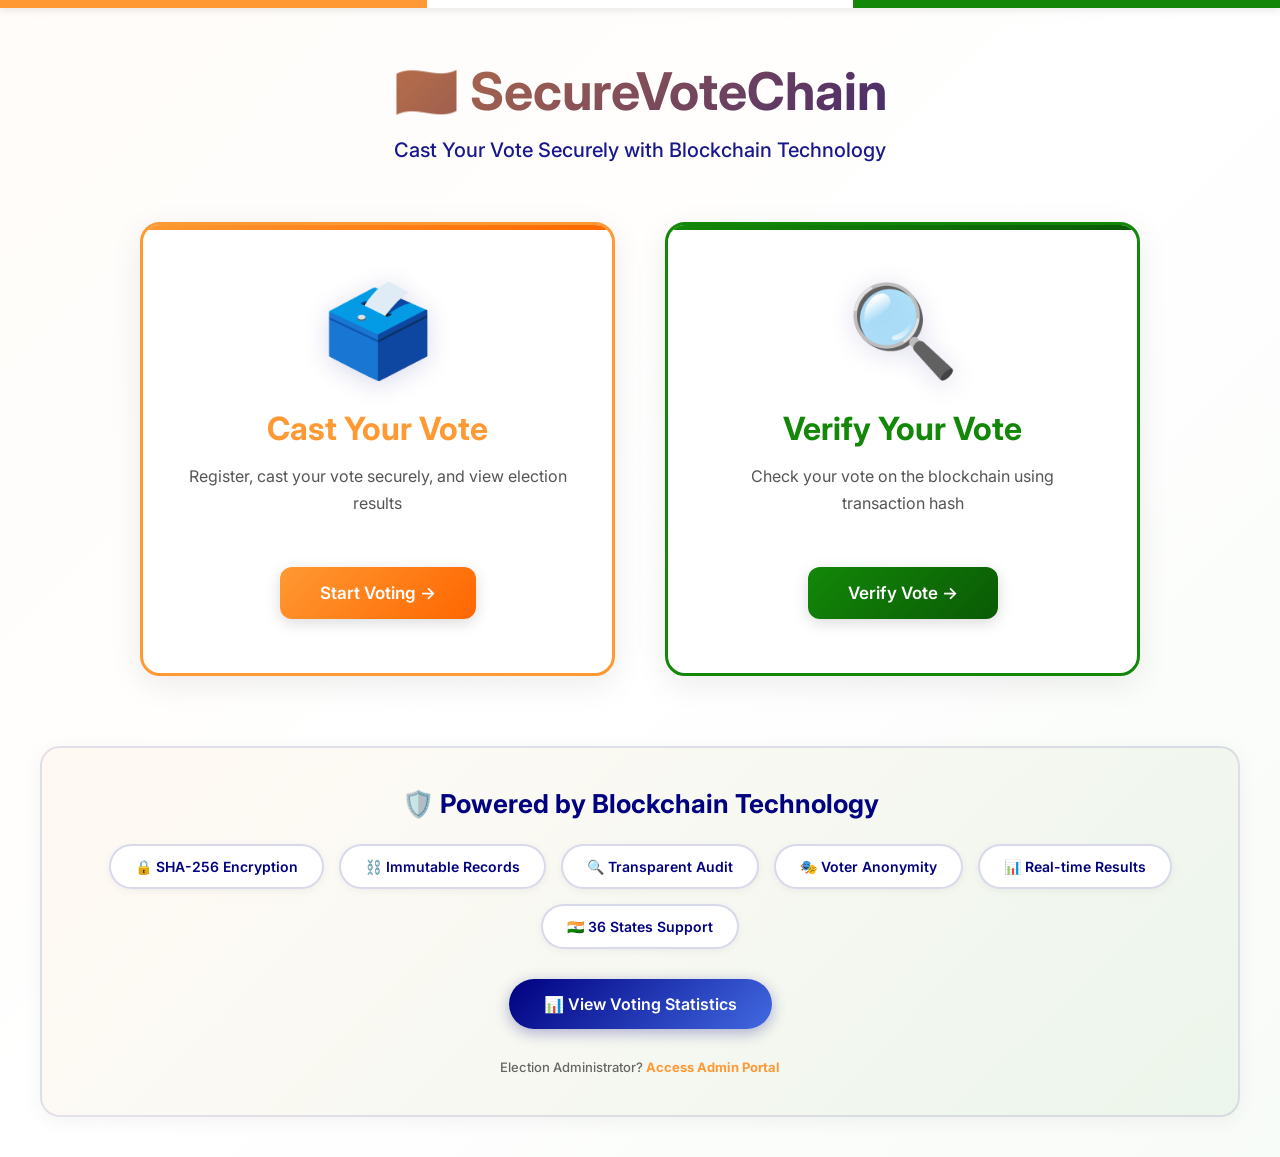
==== templates/index.html @ 9de1d57f "Flatten repository layout and remove nested duplicate folder" ====
<!DOCTYPE html>
<html lang="en">
<head>
    <meta charset="UTF-8">
    <meta name="viewport" content="width=device-width, initial-scale=1.0">
    <title>🇮🇳 SecureVoteChain - Blockchain Voting System</title>
    <link rel="stylesheet" href="/static/style.css">
    <link href="https://fonts.googleapis.com/css2?family=Inter:wght@300;400;500;600;700&display=swap" rel="stylesheet">
    <style>
        * {
            margin: 0;
            padding: 0;
            box-sizing: border-box;
        }
        
        body {
            font-family: 'Inter', sans-serif;
            background: #FFFFFF;
            min-height: 100vh;
            display: flex;
            flex-direction: column;
            padding: 0;
        }
        
        /* Animated Tricolor top banner */
        body::before {
            content: '';
            position: fixed;
            top: 0;
            left: 0;
            right: 0;
            height: 8px;
            background: linear-gradient(to right, #FF9933 33.33%, #FFFFFF 33.33%, #FFFFFF 66.66%, #138808 66.66%);
            z-index: 9999;
            box-shadow: 0 2px 8px rgba(0, 0, 0, 0.1);
            animation: slideDown 0.5s ease;
        }
        
        @keyframes slideDown {
            from {
                transform: translateY(-100%);
            }
            to {
                transform: translateY(0);
            }
        }
        
        /* Main container */
        .main-wrapper {
            flex: 1;
            display: flex;
            align-items: center;
            justify-content: center;
            padding: 60px 20px 40px;
            background: linear-gradient(135deg, rgba(255, 153, 51, 0.03) 0%, rgba(255, 255, 255, 1) 50%, rgba(19, 136, 8, 0.03) 100%);
        }
        
        .portal-container {
            max-width: 1200px;
            width: 100%;
            animation: fadeIn 0.6s ease;
        }
        
        @keyframes fadeIn {
            from {
                opacity: 0;
                transform: translateY(20px);
            }
            to {
                opacity: 1;
                transform: translateY(0);
            }
        }
        
        .header-section {
            text-align: center;
            margin-bottom: 60px;
        }
        
        .header-section h1 {
            font-size: 52px;
            font-weight: 700;
            background: linear-gradient(135deg, #FF9933 0%, #000080 50%, #138808 100%);
            -webkit-background-clip: text;
            -webkit-text-fill-color: transparent;
            background-clip: text;
            margin-bottom: 15px;
            text-shadow: none;
            animation: gradientShift 8s ease infinite;
            background-size: 200% 200%;
        }
        
        @keyframes gradientShift {
            0%, 100% {
                background-position: 0% 50%;
            }
            50% {
                background-position: 100% 50%;
            }
        }
        
        .header-section p {
            font-size: 20px;
            color: #000080;
            font-weight: 500;
            opacity: 0.9;
        }
        
        .portals-grid {
            display: grid;
            grid-template-columns: repeat(2, 1fr);
            gap: 50px;
            margin-top: 40px;
            max-width: 1000px;
            margin-left: auto;
            margin-right: auto;
        }
        
        .portal-card {
            background: #FFFFFF;
            border-radius: 20px;
            padding: 50px 40px;
            text-align: center;
            box-shadow: 0 8px 32px rgba(0, 0, 0, 0.08);
            transition: all 0.4s cubic-bezier(0.4, 0, 0.2, 1);
            position: relative;
            overflow: hidden;
            border: 3px solid;
        }
        
        .portal-card::before {
            content: '';
            position: absolute;
            top: 0;
            left: 0;
            right: 0;
            height: 5px;
            transition: height 0.3s ease;
        }
        
        .portal-card::after {
            content: '';
            position: absolute;
            top: 50%;
            left: 50%;
            width: 0;
            height: 0;
            border-radius: 50%;
            transform: translate(-50%, -50%);
            transition: width 0.6s ease, height 0.6s ease;
            opacity: 0;
        }
        
        .portal-card:hover {
            transform: translateY(-12px) scale(1.02);
            box-shadow: 0 20px 60px rgba(0, 0, 0, 0.15);
        }
        
        .portal-card:hover::before {
            height: 8px;
        }
        
        .portal-card:hover::after {
            width: 500px;
            height: 500px;
            opacity: 0.05;
        }
        
        .voter-card {
            border-color: #FF9933;
        }
        
        .voter-card::before {
            background: linear-gradient(135deg, #FF9933, #FF6600);
        }
        
        .voter-card::after {
            background: #FF9933;
        }
        
        .verify-card {
            border-color: #138808;
        }
        
        .verify-card::before {
            background: linear-gradient(135deg, #138808, #0a5a05);
        }
        
        .verify-card::after {
            background: #138808;
        }
        
        .portal-icon {
            font-size: 90px;
            margin-bottom: 25px;
            filter: drop-shadow(0 4px 12px rgba(0, 0, 128, 0.15));
            transition: transform 0.3s ease;
        }
        
        .portal-card:hover .portal-icon {
            transform: scale(1.1) rotate(5deg);
        }
        
        .portal-card h2 {
            font-size: 32px;
            font-weight: 700;
            margin-bottom: 15px;
            color: #000080;
        }
        
        .voter-card h2 {
            color: #FF9933;
        }
        
        .verify-card h2 {
            color: #138808;
        }
        
        .portal-card p {
            font-size: 16px;
            color: #555;
            line-height: 1.7;
            margin-bottom: 30px;
            min-height: 50px;
        }
        
        
        .portal-btn {
            display: inline-block;
            padding: 16px 40px;
            font-size: 17px;
            font-weight: 600;
            color: white;
            text-decoration: none;
            border-radius: 12px;
            transition: all 0.3s cubic-bezier(0.4, 0, 0.2, 1);
            box-shadow: 0 4px 15px rgba(0, 0, 0, 0.15);
            position: relative;
            overflow: hidden;
            z-index: 1;
        }
        
        .portal-btn::before {
            content: '';
            position: absolute;
            top: 50%;
            left: 50%;
            width: 0;
            height: 0;
            border-radius: 50%;
            background: rgba(255, 255, 255, 0.3);
            transform: translate(-50%, -50%);
            transition: width 0.5s ease, height 0.5s ease;
            z-index: -1;
        }
        
        .portal-btn:hover::before {
            width: 300px;
            height: 300px;
        }
        
        .voter-card .portal-btn {
            background: linear-gradient(135deg, #FF9933, #FF6600);
        }
        
        .voter-card .portal-btn:hover {
            background: linear-gradient(135deg, #FF6600, #FF4500);
            transform: translateY(-3px);
            box-shadow: 0 8px 25px rgba(255, 153, 51, 0.4);
        }
        
        .verify-card .portal-btn {
            background: linear-gradient(135deg, #138808, #0a5a05);
        }
        
        .verify-card .portal-btn:hover {
            background: linear-gradient(135deg, #0a5a05, #075003);
            transform: translateY(-3px);
            box-shadow: 0 8px 25px rgba(19, 136, 8, 0.4);
        }
        
        .footer-info {
            text-align: center;
            margin-top: 70px;
            padding: 40px 30px;
            background: linear-gradient(135deg, rgba(255, 153, 51, 0.05) 0%, rgba(19, 136, 8, 0.05) 100%);
            border-radius: 20px;
            border: 2px solid rgba(0, 0, 128, 0.1);
            box-shadow: 0 4px 20px rgba(0, 0, 0, 0.05);
        }
        
        .footer-info h3 {
            color: #000080;
            margin-bottom: 25px;
            font-size: 26px;
            font-weight: 700;
        }
        
        .feature-tags {
            display: flex;
            flex-wrap: wrap;
            justify-content: center;
            gap: 15px;
            margin-top: 25px;
        }
        
        .feature-tag {
            background: #FFFFFF;
            padding: 12px 24px;
            border-radius: 25px;
            font-size: 14px;
            font-weight: 600;
            color: #000080;
            border: 2px solid rgba(0, 0, 128, 0.15);
            transition: all 0.3s ease;
            box-shadow: 0 2px 8px rgba(0, 0, 0, 0.05);
        }
        
        .feature-tag:hover {
            border-color: #FF9933;
            color: #FF9933;
            transform: translateY(-3px);
            box-shadow: 0 6px 16px rgba(255, 153, 51, 0.2);
        }
        
        @media (max-width: 768px) {
            .portals-grid {
                grid-template-columns: 1fr;
                gap: 30px;
            }
            
            .header-section h1 {
                font-size: 36px;
            }
            
            .header-section p {
                font-size: 16px;
            }
            
            .portal-icon {
                font-size: 70px;
            }
            
            .portal-card {
                padding: 40px 30px;
            }
            
            .portal-card h2 {
                font-size: 26px;
            }
            
            .main-wrapper {
                padding: 40px 15px 30px;
            }
        }
    </style>
</head>
<body>
    <div class="main-wrapper">
        <div class="portal-container">
            <div class="header-section">
                <h1>🇮🇳 SecureVoteChain</h1>
                <p>Cast Your Vote Securely with Blockchain Technology</p>
            </div>
        
        <div class="portals-grid">
            <!-- Voter Portal Card -->
            <div class="portal-card voter-card">
                <div class="portal-icon">🗳️</div>
                <h2>Cast Your Vote</h2>
                <p>Register, cast your vote securely, and view election results</p>
                <a href="/voter" class="portal-btn">Start Voting →</a>
            </div>
            
            <!-- Verification Portal Card -->
            <div class="portal-card verify-card">
                <div class="portal-icon">🔍</div>
                <h2>Verify Your Vote</h2>
                <p>Check your vote on the blockchain using transaction hash</p>
                <a href="/verify" class="portal-btn">Verify Vote →</a>
            </div>
        </div>
            
            <div class="footer-info">
                <h3>🛡️ Powered by Blockchain Technology</h3>
                <div class="feature-tags">
                    <div class="feature-tag">🔒 SHA-256 Encryption</div>
                    <div class="feature-tag">⛓️ Immutable Records</div>
                    <div class="feature-tag">🔍 Transparent Audit</div>
                    <div class="feature-tag">🎭 Voter Anonymity</div>
                    <div class="feature-tag">📊 Real-time Results</div>
                    <div class="feature-tag">🇮🇳 36 States Support</div>
                </div>
                <div style="margin-top: 30px;">
                    <a href="/statistics" style="display: inline-block; padding: 15px 35px; background: linear-gradient(135deg, #000080, #4169E1); color: white; text-decoration: none; border-radius: 50px; font-weight: 600; font-size: 16px; box-shadow: 0 4px 15px rgba(0, 0, 128, 0.3); transition: all 0.3s ease;">
                        📊 View Voting Statistics
                    </a>
                </div>
                <p style="margin-top: 30px; font-size: 13px; color: #666; font-weight: 500;">
                    Election Administrator? <a href="/admin" style="color: #FF9933; text-decoration: none; font-weight: 700; transition: color 0.3s ease;" onmouseover="this.style.color='#138808'" onmouseout="this.style.color='#FF9933'">Access Admin Portal</a>
                </p>
            </div>
        </div>
    </div>
</body>
</html>
---- static/style.css ----
/* Import modern fonts */
@import url('https://fonts.googleapis.com/css2?family=Inter:wght@300;400;500;600;700&display=swap');

* {
    margin: 0;
    padding: 0;
    box-sizing: border-box;
}

body {
    font-family: 'Inter', 'Segoe UI', Tahoma, Geneva, Verdana, sans-serif;
    background: #FFFFFF;
    min-height: 100vh;
    padding: 20px;
}

.container {
    max-width: 1200px;
    margin: 0 auto;
    background: #FFFFFF;
    border-radius: 16px;
    box-shadow: 0 8px 32px rgba(0, 0, 0, 0.08);
    overflow: hidden;
}

header {
    background: linear-gradient(135deg, #FF9933 0%, #FF6600 100%);
    color: white;
    padding: 35px 30px;
    text-align: center;
    position: relative;
    box-shadow: 0 4px 12px rgba(255, 153, 51, 0.2);
}

header h1 {
    font-size: 2.5rem;
    margin-bottom: 10px;
    font-weight: 700;
    color: white;
    text-shadow: 0 2px 4px rgba(0, 0, 0, 0.1);
}

.subtitle {
    font-size: 1.1rem;
    opacity: 0.95;
    color: white;
    font-weight: 500;
}

.back-link {
    position: absolute;
    top: 30px;
    left: 30px;
    color: white;
    text-decoration: none;
    font-weight: 600;
    padding: 10px 20px;
    background: rgba(255, 255, 255, 0.25);
    border-radius: 10px;
    transition: all 0.3s ease;
}

.back-link:hover {
    background: rgba(255, 255, 255, 0.4);
    color: white;
    text-decoration: none;
    transform: translateX(-3px);
}

main {
    padding: 40px;
}

.feature-grid {
    display: grid;
    grid-template-columns: repeat(auto-fit, minmax(250px, 1fr));
    gap: 25px;
    margin: 30px 0;
}

.feature-card {
    background: #FFFFFF;
    padding: 28px;
    border-radius: 14px;
    text-align: center;
    transition: all 0.3s cubic-bezier(0.4, 0, 0.2, 1);
    border: 2px solid rgba(0, 0, 128, 0.1);
    box-shadow: 0 4px 12px rgba(0, 0, 0, 0.05);
}

.feature-card:hover {
    transform: translateY(-8px);
    box-shadow: 0 12px 30px rgba(255, 153, 51, 0.15);
    border-color: #FF9933;
}

.feature-icon {
    font-size: 3.5rem;
    margin-bottom: 15px;
    filter: drop-shadow(0 4px 8px rgba(255, 153, 51, 0.3));
}

.feature-card h3 {
    color: #000080;
    margin-bottom: 10px;
    font-weight: 700;
    font-size: 1.2rem;
}

.portal-section {
    margin: 50px 0;
    text-align: center;
}

.portal-section h2 {
    margin-bottom: 35px;
    color: #000080;
    font-weight: 700;
    font-size: 2rem;
}

.portal-grid {
    display: grid;
    grid-template-columns: repeat(auto-fit, minmax(320px, 1fr));
    gap: 35px;
    margin-top: 25px;
}

.portal-card {
    background: white;
    border: 3px solid rgba(0, 0, 128, 0.15);
    padding: 45px;
    border-radius: 18px;
    text-decoration: none;
    color: inherit;
    transition: all 0.4s cubic-bezier(0.4, 0, 0.2, 1);
    cursor: pointer;
    box-shadow: 0 6px 20px rgba(0, 0, 0, 0.06);
}

.portal-card:hover {
    transform: translateY(-10px) scale(1.02);
    box-shadow: 0 16px 40px rgba(0, 0, 0, 0.12);
}

.admin-portal {
    border-color: #FF9933;
}

.admin-portal:hover {
    background: linear-gradient(135deg, rgba(255, 153, 51, 0.05), rgba(255, 102, 0, 0.05));
    border-color: #FF6600;
}

.voter-portal {
    border-color: #138808;
}

.voter-portal:hover {
    background: #f0f8f0;
    border-color: #138808;
}

.portal-icon {
    font-size: 4rem;
    margin-bottom: 20px;
}

.admin-portal .portal-icon {
    color: #FF9933;
}

.voter-portal .portal-icon {
    color: #138808;
}

.portal-card h3 {
    margin-bottom: 10px;
    color: #000080;
    font-weight: 600;
}

.portal-btn {
    margin-top: 20px;
    padding: 12px 30px;
    background: #FF9933;
    color: white;
    border-radius: 8px;
    display: inline-block;
    font-weight: 600;
    transition: all 0.3s ease;
}

.portal-btn:hover {
    background: #e68a2e;
    transform: scale(1.05);
    box-shadow: 0 4px 12px rgba(255, 153, 51, 0.3);
}

.info-section {
    margin: 50px 0;
}

.info-section h2 {
    text-align: center;
    margin-bottom: 40px;
    color: #000080;
    font-weight: 700;
}

.steps {
    display: grid;
    grid-template-columns: repeat(auto-fit, minmax(200px, 1fr));
    gap: 30px;
}

.step {
    text-align: center;
}

.step-number {
    width: 50px;
    height: 50px;
    background: #FF9933;
    color: white;
    border-radius: 50%;
    display: flex;
    align-items: center;
    justify-content: center;
    font-size: 1.5rem;
    font-weight: bold;
    margin: 0 auto 15px;
    box-shadow: 0 4px 12px rgba(255, 153, 51, 0.3);
}

.step h4 {
    margin-bottom: 10px;
    color: #000080;
    font-weight: 600;
}

.demo-credentials {
    background: #fff9e6;
    padding: 30px;
    border-radius: 12px;
    margin-top: 40px;
    border: 2px solid #FFD699;
}

.demo-credentials h3 {
    margin-bottom: 20px;
    color: #FF9933;
    font-weight: 600;
}

.credentials-grid {
    display: grid;
    grid-template-columns: repeat(auto-fit, minmax(300px, 1fr));
    gap: 20px;
}

.cred-box {
    background: white;
    padding: 20px;
    border-radius: 8px;
    border: 1px solid #e0e0e0;
    box-shadow: 0 2px 6px rgba(0, 0, 0, 0.05);
}

.cred-box h4 {
    margin-bottom: 10px;
    color: #FF9933;
    font-weight: 600;
}

.cred-box p {
    margin: 5px 0;
}

footer {
    background: linear-gradient(135deg, #138808 0%, #0f6606 100%);
    color: white;
    text-align: center;
    padding: 25px;
    font-weight: 500;
}

.auth-section {
    max-width: 500px;
    margin: 40px auto;
    padding: 30px;
    background: #FFFFFF;
    border-radius: 12px;
    box-shadow: 0 4px 16px rgba(0, 0, 0, 0.08);
    border-top: 4px solid #FF9933;
}

.auth-section h2 {
    margin-bottom: 20px;
    color: #000080;
    font-weight: 700;
}

.form-group {
    margin-bottom: 20px;
}

.form-group label {
    display: block;
    margin-bottom: 8px;
    font-weight: 600;
    color: #000080;
}

.form-group input,
.form-group textarea {
    width: 100%;
    padding: 12px;
    border: 2px solid #e0e0e0;
    border-radius: 8px;
    font-size: 1rem;
    font-family: 'Poppins', sans-serif;
    transition: all 0.3s ease;
}

.form-group input:focus,
.form-group textarea:focus {
    outline: none;
    border-color: #FF9933;
    box-shadow: 0 0 0 3px rgba(255, 153, 51, 0.1);
}

.form-group textarea {
    min-height: 100px;
    resize: vertical;
}

.form-row {
    display: grid;
    grid-template-columns: 1fr 1fr;
    gap: 15px;
}

.btn {
    padding: 12px 30px;
    border: none;
    border-radius: 8px;
    font-size: 1rem;
    font-weight: 600;
    cursor: pointer;
    transition: all 0.3s cubic-bezier(0.4, 0, 0.2, 1);
    font-family: 'Inter', sans-serif;
    font-weight: 600;
}

.btn-primary {
    background: linear-gradient(135deg, #FF9933, #FF6600);
    color: white;
    box-shadow: 0 4px 15px rgba(255, 153, 51, 0.3);
}

.btn-primary:hover {
    background: linear-gradient(135deg, #FF6600, #FF4500);
    transform: translateY(-3px);
    box-shadow: 0 8px 25px rgba(255, 153, 51, 0.4);
}

.btn-secondary {
    background: white;
    color: #138808;
    border: 2px solid #138808;
    margin-right: 10px;
    box-shadow: 0 3px 10px rgba(19, 136, 8, 0.15);
}

.btn-secondary:hover {
    background: linear-gradient(135deg, #138808, #0a5a05);
    color: white;
    transform: translateY(-3px);
    box-shadow: 0 6px 20px rgba(19, 136, 8, 0.3);
}

.info-box {
    background: linear-gradient(135deg, rgba(255, 153, 51, 0.08), rgba(19, 136, 8, 0.08));
    padding: 18px;
    border-radius: 12px;
    margin-top: 20px;
    border-left: 4px solid #000080;
    box-shadow: 0 2px 8px rgba(0, 0, 0, 0.05);
}

.info-box p {
    margin: 6px 0;
    color: #333;
}

.welcome-bar {
    display: flex;
    justify-content: space-between;
    align-items: center;
    background: linear-gradient(135deg, rgba(255, 153, 51, 0.1) 0%, rgba(19, 136, 8, 0.1) 100%);
    padding: 25px;
    border-radius: 14px;
    margin-bottom: 30px;
    border: 2px solid rgba(0, 0, 128, 0.1);
    box-shadow: 0 4px 12px rgba(0, 0, 0, 0.05);
    border: 2px solid #FFD699;
}

.dashboard-tabs {
    display: flex;
    gap: 10px;
    margin-bottom: 30px;
    border-bottom: 3px solid #e0e0e0;
}

.tab-btn,
.auth-tab-btn {
    padding: 12px 25px;
    border: none;
    background: transparent;
    font-size: 1rem;
    font-weight: 600;
    cursor: pointer;
    border-bottom: 3px solid transparent;
    transition: all 0.3s ease;
    color: #333;
}

.tab-btn:hover,
.auth-tab-btn:hover {
    background: #fff5e6;
    color: #FF9933;
}

.tab-btn.active,
.auth-tab-btn.active {
    color: #FF9933;
    border-bottom-color: #FF9933;
    background: #fff5e6;
}

.tab-content,
.auth-tab-content {
    display: none;
}

.tab-content.active,
.auth-tab-content.active {
    display: block;
}

.candidate-row {
    display: grid;
    grid-template-columns: 2fr 1fr 1fr;
    gap: 10px;
    margin-bottom: 10px;
}

.message-box {
    position: fixed;
    top: 20px;
    right: 20px;
    max-width: 400px;
    padding: 20px;
    border-radius: 8px;
    box-shadow: 0 5px 20px rgba(0, 0, 0, 0.2);
    display: none;
    z-index: 1000;
}

.message-box.success {
    background: #d4f4dd;
    color: #0f6606;
    border: 2px solid #138808;
    border-left: 6px solid #138808;
}

.message-box.error {
    background: #ffe6e6;
    color: #cc0000;
    border: 2px solid #ff4444;
    border-left: 6px solid #ff4444;
}

.message-box.show {
    display: block;
    animation: slideIn 0.3s;
}

@keyframes slideIn {
    from {
        transform: translateX(400px);
        opacity: 0;
    }
    to {
        transform: translateX(0);
        opacity: 1;
    }
}

.election-card {
    background: white;
    border: 2px solid #e0e0e0;
    padding: 25px;
    border-radius: 12px;
    margin-bottom: 20px;
    box-shadow: 0 2px 8px rgba(0, 0, 0, 0.05);
    transition: all 0.3s ease;
}

.election-card:hover {
    box-shadow: 0 6px 20px rgba(0, 0, 0, 0.1);
    border-color: #FF9933;
}

.election-card h4 {
    color: #000080;
    margin-bottom: 10px;
    font-weight: 600;
}

.election-card .status-badge {
    display: inline-block;
    padding: 5px 15px;
    border-radius: 20px;
    font-size: 0.9rem;
    font-weight: 600;
    margin-bottom: 15px;
}

.status-badge.active {
    background: #d4f4dd;
    color: #0f6606;
    border: 1px solid #138808;
}

.status-badge.pending {
    background: #fff9e6;
    color: #e68a2e;
    border: 1px solid #FFD699;
}

.status-badge.completed {
    background: #e6f7ff;
    color: #000080;
    border: 1px solid #99ccff;
}

.candidates-list {
    margin: 15px 0;
}

.candidate-item {
    display: flex;
    align-items: center;
    padding: 15px;
    margin: 8px 0;
    background: #f8f9fa;
    border-radius: 10px;
    cursor: pointer;
    transition: all 0.3s ease;
    border: 2px solid transparent;
}

.candidate-item:hover {
    background: #fff5e6;
    border-color: #FFD699;
    transform: translateX(5px);
}

.candidate-item.selected {
    background: #e6f7ff;
    border: 2px solid #000080;
    box-shadow: 0 4px 12px rgba(0, 0, 128, 0.2);
}

.candidate-item input[type="radio"] {
    margin-right: 15px;
}

.blockchain-status {
    display: grid;
    grid-template-columns: repeat(auto-fit, minmax(200px, 1fr));
    gap: 20px;
    margin: 20px 0;
}

.status-card {
    background: linear-gradient(135deg, #fff5e6 0%, #f0f8f0 100%);
    padding: 20px;
    border-radius: 12px;
    text-align: center;
    border: 2px solid #FFD699;
    box-shadow: 0 2px 8px rgba(0, 0, 0, 0.05);
}

.status-card h4 {
    color: #000080;
    margin-bottom: 10px;
    font-weight: 600;
}

.status-card p {
    font-size: 1.5rem;
    font-weight: 700;
    color: #FF9933;
}

.block-item {
    background: white;
    border: 2px solid #e0e0e0;
    padding: 20px;
    border-radius: 12px;
    margin: 15px 0;
    box-shadow: 0 2px 6px rgba(0, 0, 0, 0.05);
}

.block-item h5 {
    color: #000080;
    margin-bottom: 10px;
    font-weight: 600;
}

.block-item pre {
    background: #f8f9fa;
    padding: 15px;
    border-radius: 6px;
    overflow-x: auto;
    font-size: 0.9rem;
}

.voter-info-card {
    background: linear-gradient(135deg, #e6f7ff 0%, #f0f8f0 100%);
    padding: 20px;
    border-radius: 12px;
    margin-bottom: 30px;
    border: 2px solid #99ccff;
    box-shadow: 0 2px 8px rgba(0, 0, 0, 0.05);
}

.token-text {
    font-family: 'Courier New', monospace;
    font-size: 0.9rem;
    word-break: break-all;
}

.verification-result {
    background: white;
    border: 3px solid #138808;
    padding: 25px;
    border-radius: 12px;
    margin-top: 20px;
    box-shadow: 0 4px 16px rgba(19, 136, 8, 0.2);
}

.verification-result h4 {
    color: #138808;
    margin-bottom: 15px;
    font-weight: 600;
}

.auth-tabs {
    display: flex;
    gap: 10px;
    margin-bottom: 20px;
    border-bottom: 2px solid #e0e0e0;
}

.otp-display {
    display: block;
    margin-top: 8px;
    padding: 12px;
    background: #d4f4dd;
    border-radius: 8px;
    color: #0f6606;
    font-weight: 600;
    border: 2px solid #138808;
}

.results-grid {
    margin-top: 20px;
}

.result-item {
    display: flex;
    justify-content: space-between;
    align-items: center;
    padding: 15px;
    background: #f8f9fa;
    border-radius: 10px;
    margin-bottom: 10px;
    border: 2px solid #e0e0e0;
    transition: all 0.3s ease;
}

.result-item:hover {
    border-color: #FF9933;
    box-shadow: 0 2px 8px rgba(255, 153, 51, 0.2);
}

.result-bar {
    height: 30px;
    background: linear-gradient(90deg, #FF9933 0%, #138808 100%);
    border-radius: 6px;
    margin-top: 10px;
    transition: width 0.8s ease;
    box-shadow: 0 2px 6px rgba(255, 153, 51, 0.3);
}

@media (max-width: 768px) {
    header h1 {
        font-size: 1.8rem;
    }
    
    .feature-grid,
    .portal-grid,
    .steps {
        grid-template-columns: 1fr;
    }
    
    .candidate-row {
        grid-template-columns: 1fr;
    }
    
    .form-row {
        grid-template-columns: 1fr;
    }
}

/* Additional enhancements for better visual hierarchy */

/* Make election cards stand out more */
.election-card {
    margin-bottom: 30px !important;
    background: linear-gradient(135deg, #ffffff 0%, #fafafa 100%) !important;
    border-left: 6px solid #FF9933 !important;
}

.election-card h4 {
    font-size: 1.5rem;
    margin-bottom: 15px;
}

.election-card h5 {
    color: #000080;
    font-weight: 600;
    font-size: 1.1rem;
    margin-top: 20px;
    margin-bottom: 15px;
}

/* Voted election card styling */
.election-card.voted {
    border-left-color: #138808 !important;
    background: linear-gradient(135deg, #f0f8f0 0%, #e6f7e6 100%) !important;
}

/* Better candidate list styling */
.candidates-list {
    background: #f8f9fa;
    padding: 15px;
    border-radius: 10px;
    margin: 15px 0;
    border: 1px solid #e0e0e0;
}

/* Improve voter info card */
.voter-info-card {
    background: linear-gradient(135deg, #fff5e6 0%, #ffe6cc 100%) !important;
    border: 3px solid #FF9933 !important;
    box-shadow: 0 4px 12px rgba(255, 153, 51, 0.15) !important;
}

.voter-info-card h3 {
    color: #000080;
    font-weight: 700;
    margin-bottom: 15px;
    font-size: 1.3rem;
}

.voter-info-card p {
    color: #333;
    margin: 10px 0;
    font-weight: 500;
}

.voter-info-card strong {
    color: #FF9933;
    font-weight: 600;
}

/* Enhance tabs */
.dashboard-tabs {
    background: linear-gradient(to bottom, #ffffff, #f8f9fa);
    padding: 10px 10px 0 10px;
    border-radius: 12px 12px 0 0;
    margin-bottom: 0;
}

.tab-btn.active,
.auth-tab-btn.active {
    background: linear-gradient(135deg, #FF9933 0%, #e68a2e 100%) !important;
    color: white !important;
    border-radius: 8px 8px 0 0;
    border-bottom: none !important;
}

/* Tab content area */
.tab-content,
.auth-tab-content {
    background: white;
    padding: 30px;
    border-radius: 0 0 12px 12px;
    box-shadow: 0 4px 12px rgba(0, 0, 0, 0.05);
}

/* Verify tab specific styling */
#verifyTab {
    background: linear-gradient(135deg, #f0f8f0 0%, #e6f7e6 100%);
}

#verifyTab h3 {
    color: #138808;
    font-weight: 700;
    margin-bottom: 20px;
}

/* Success/info boxes */
.success-box {
    background: linear-gradient(135deg, #d4f4dd 0%, #b8f0c8 100%);
    border: 3px solid #138808;
    padding: 20px;
    border-radius: 12px;
    color: #0f6606;
    font-weight: 600;
    margin: 20px 0;
    box-shadow: 0 4px 12px rgba(19, 136, 8, 0.2);
}

.warning-box {
    background: linear-gradient(135deg, #fff9e6 0%, #ffe6cc 100%);
    border: 3px solid #FF9933;
    padding: 20px;
    border-radius: 12px;
    color: #e68a2e;
    font-weight: 600;
    margin: 20px 0;
    box-shadow: 0 4px 12px rgba(255, 153, 51, 0.2);
}

/* Add visual separator between elections */
#electionsList > .election-card:not(:last-child)::after {
    content: '';
    display: block;
    height: 2px;
    background: linear-gradient(to right, transparent, #FF9933, #FFFFFF, #138808, transparent);
    margin: 30px -25px -10px -25px;
}

/* Improve button spacing in election cards */
.election-card .btn {
    margin-top: 20px;
    width: 100%;
    padding: 15px;
    font-size: 1.1rem;
}

/* Animation for election cards */
.election-card {
    animation: slideIn 0.4s ease-out;
}

@keyframes slideIn {
    from {
        opacity: 0;
        transform: translateY(20px);
    }
    to {
        opacity: 1;
        transform: translateY(0);
    }
}

/* Improve radio button visibility */
.candidate-item input[type="radio"] {
    width: 20px;
    height: 20px;
    accent-color: #FF9933;
    cursor: pointer;
}

/* Add Indian flag colors to page indicators */
.page-indicator {
    display: inline-block;
    width: 10px;
    height: 10px;
    border-radius: 50%;
    margin: 0 5px;
}

.page-indicator.saffron { background: #FF9933; }
.page-indicator.white { background: #FFFFFF; border: 1px solid #ddd; }
.page-indicator.green { background: #138808; }
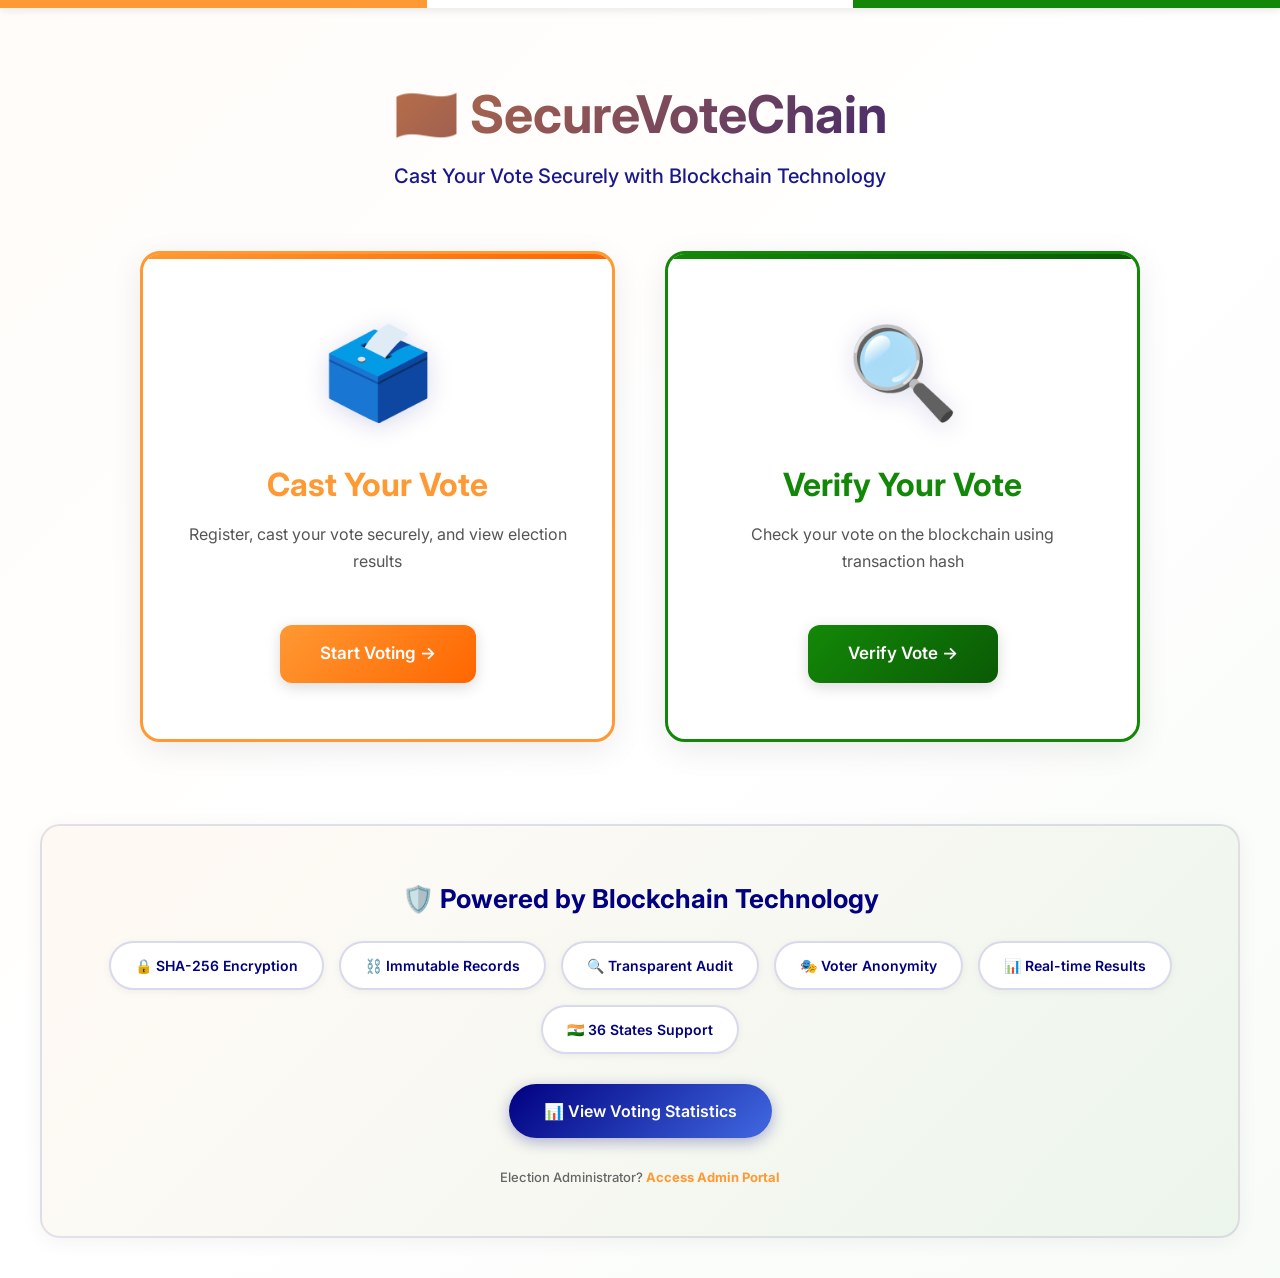
==== commit 3fde61aa: "Implement responsive UI and OTP fixes" ====
--- a/templates/index.html
+++ b/templates/index.html
@@ -2,8 +2,12 @@
 <html lang="en">
 <head>
     <meta charset="UTF-8">
-    <meta name="viewport" content="width=device-width, initial-scale=1.0">
+    <meta name="viewport" content="width=device-width, initial-scale=1.0, viewport-fit=cover, maximum-scale=5">
+    <meta name="apple-mobile-web-app-capable" content="yes">
+    <meta name="apple-mobile-web-app-status-bar-style" content="black-translucent">
     <title>🇮🇳 SecureVoteChain - Blockchain Voting System</title>
+    <link rel="stylesheet" href="/static/responsive.css">
+    <link rel="stylesheet" href="/static/mobile-optimizations.css">
     <link rel="stylesheet" href="/static/style.css">
     <link href="https://fonts.googleapis.com/css2?family=Inter:wght@300;400;500;600;700&display=swap" rel="stylesheet">
     <style>
@@ -402,5 +406,6 @@
             </div>
         </div>
     </div>
+    <script src="/static/responsive-utils.js"></script>
 </body>
 </html>
--- a/static/responsive.css
+++ b/static/responsive.css
@@ -0,0 +1,1150 @@
+/* =====================================================
+   COMPREHENSIVE RESPONSIVE DESIGN FOR SECUREVOTECHAIN
+   Mobile First Approach - Breakpoints: 320px, 480px, 768px, 1024px, 1200px+
+   ===================================================== */
+
+/* ========== BASE RESPONSIVE UTILITIES ========== */
+
+:root {
+    --transition-speed: 0.3s;
+    --spacing-xs: 8px;
+    --spacing-sm: 12px;
+    --spacing-md: 16px;
+    --spacing-lg: 24px;
+    --spacing-xl: 32px;
+    --border-radius-sm: 8px;
+    --border-radius-md: 12px;
+    --border-radius-lg: 16px;
+    --touch-target: 44px; /* Minimum touch target size */
+}
+
+/* ========== MOBILE FIRST - EXTRA SMALL (320px+) ========== */
+
+* {
+    box-sizing: border-box;
+}
+
+html, body {
+    margin: 0;
+    padding: 0;
+    width: 100%;
+}
+
+body {
+    font-size: 14px;
+    line-height: 1.5;
+    overflow-x: hidden;
+}
+
+.container {
+    width: 100%;
+    padding: 12px;
+    margin: 0 auto;
+}
+
+/* Typography - Mobile Optimized */
+h1 { font-size: 24px; line-height: 1.2; margin: 16px 0 12px 0; }
+h2 { font-size: 20px; line-height: 1.3; margin: 14px 0 10px 0; }
+h3 { font-size: 18px; line-height: 1.3; margin: 12px 0 8px 0; }
+h4 { font-size: 16px; line-height: 1.3; margin: 10px 0 6px 0; }
+h5 { font-size: 15px; line-height: 1.3; margin: 8px 0 4px 0; }
+h6 { font-size: 14px; line-height: 1.3; margin: 6px 0 2px 0; }
+
+p { margin: 8px 0; }
+
+/* Button Styles - Touch Friendly */
+button, .btn, input[type="button"], input[type="submit"] {
+    min-height: 44px;
+    min-width: 44px;
+    padding: 12px 16px;
+    font-size: 14px;
+    border-radius: 8px;
+    border: none;
+    cursor: pointer;
+    transition: all 0.3s ease;
+    display: inline-flex;
+    align-items: center;
+    justify-content: center;
+    gap: 8px;
+    font-weight: 600;
+    text-transform: none;
+}
+
+.btn-primary {
+    padding: 12px 20px;
+    min-height: 44px;
+}
+
+.btn-secondary {
+    padding: 12px 20px;
+    min-height: 44px;
+}
+
+.btn-sm {
+    padding: 8px 12px;
+    min-height: 36px;
+    font-size: 13px;
+}
+
+.btn-lg {
+    padding: 14px 28px;
+    min-height: 48px;
+    font-size: 15px;
+}
+
+/* Form Elements - Mobile Optimized */
+input, select, textarea {
+    width: 100%;
+    padding: 12px;
+    border: 2px solid rgba(0, 0, 128, 0.15);
+    border-radius: 8px;
+    font-size: 16px; /* Prevent zoom on iOS */
+    font-family: inherit;
+    line-height: 1.5;
+    background: white;
+    color: #000;
+    transition: all 0.3s ease;
+}
+
+input:focus, select:focus, textarea:focus {
+    outline: none;
+    border-color: #FF9933;
+    box-shadow: 0 0 0 3px rgba(255, 153, 51, 0.1);
+}
+
+input[type="checkbox"], input[type="radio"] {
+    width: 20px;
+    height: 20px;
+    padding: 0;
+    cursor: pointer;
+}
+
+/* File Input Upload Area */
+.file-input-wrapper {
+    border: 2px dashed #FF9933;
+    border-radius: 8px;
+    padding: 20px;
+    text-align: center;
+    transition: all 0.3s ease;
+    background: rgba(255, 153, 51, 0.02);
+}
+
+.file-input-wrapper:hover {
+    background: rgba(255, 153, 51, 0.05);
+    border-color: #FF6600;
+}
+
+input[type="file"] {
+    padding: 8px;
+    display: block;
+    width: 100%;
+}
+
+/* Flexbox Grid Utilities */
+.row {
+    display: flex;
+    flex-direction: column;
+    flex-wrap: wrap;
+    gap: 12px;
+    margin-bottom: 12px;
+}
+
+.col {
+    flex: 1;
+    min-width: 100%;
+}
+
+/* Grid Utilities */
+.grid {
+    display: grid;
+    grid-template-columns: 1fr;
+    gap: 12px;
+    width: 100%;
+}
+
+.grid-2 { grid-template-columns: 1fr; }
+.grid-3 { grid-template-columns: 1fr; }
+.grid-4 { grid-template-columns: 1fr; }
+
+/* Cards and Sections */
+.card, .panel-card, .stat-card, .feature-card, .portal-card {
+    background: white;
+    border-radius: 12px;
+    padding: 16px;
+    margin-bottom: 12px;
+    box-shadow: 0 4px 12px rgba(0, 0, 0, 0.08);
+    transition: all 0.3s ease;
+}
+
+.card:active, .card:hover {
+    transform: translateY(-2px);
+    box-shadow: 0 6px 16px rgba(0, 0, 0, 0.12);
+}
+
+/* Navigation */
+.nav, .navbar, .nav-item {
+    padding: 12px;
+    margin: 4px 0;
+}
+
+.nav-item {
+    display: flex;
+    align-items: center;
+    gap: 12px;
+    padding: 12px;
+    transition: all 0.3s ease;
+    border-radius: 8px;
+}
+
+.nav-item:active {
+    background: rgba(255, 153, 51, 0.1);
+}
+
+/* Tables - Mobile Scrollable */
+table {
+    width: 100%;
+    border-collapse: collapse;
+    font-size: 13px;
+    margin-bottom: 16px;
+}
+
+table th, table td {
+    padding: 12px 8px;
+    text-align: left;
+    border-bottom: 1px solid #e0e0e0;
+}
+
+table th {
+    font-weight: 600;
+    background: #f5f5f5;
+    color: #000080;
+}
+
+.table-responsive {
+    overflow-x: auto;
+    -webkit-overflow-scrolling: touch;
+}
+
+/* Images and Media */
+img, video, iframe {
+    max-width: 100%;
+    height: auto;
+    display: block;
+}
+
+.img-responsive {
+    width: 100%;
+    height: auto;
+}
+
+.img-thumbnail {
+    max-width: 80px;
+    height: 80px;
+    object-fit: cover;
+    border-radius: 8px;
+}
+
+/* Spacing Utilities */
+.mt-xs { margin-top: 8px; }
+.mt-sm { margin-top: 12px; }
+.mt-md { margin-top: 16px; }
+.mt-lg { margin-top: 24px; }
+.mt-xl { margin-top: 32px; }
+
+.mb-xs { margin-bottom: 8px; }
+.mb-sm { margin-bottom: 12px; }
+.mb-md { margin-bottom: 16px; }
+.mb-lg { margin-bottom: 24px; }
+.mb-xl { margin-bottom: 32px; }
+
+.px-sm { padding-left: 12px; padding-right: 12px; }
+.px-md { padding-left: 16px; padding-right: 16px; }
+.px-lg { padding-left: 24px; padding-right: 24px; }
+
+.py-sm { padding-top: 12px; padding-bottom: 12px; }
+.py-md { padding-top: 16px; padding-bottom: 16px; }
+.py-lg { padding-top: 24px; padding-bottom: 24px; }
+
+/* Visibility Utilities - Mobile First */
+.hidden-mobile { display: block; }
+.visible-mobile { display: none; }
+.hide-sm { display: block; }
+.hide-md { display: block; }
+.hide-lg { display: block; }
+
+/* Text Utilities */
+.text-center { text-align: center; }
+.text-left { text-align: left; }
+.text-right { text-align: right; }
+.text-truncate { overflow: hidden; text-overflow: ellipsis; white-space: nowrap; }
+.text-break { word-break: break-word; overflow-wrap: break-word; }
+
+/* Sidebar Mobile Menu Styles */
+.sidebar-toggle {
+    display: none;
+    position: fixed;
+    top: 20px;
+    left: 12px;
+    z-index: 999;
+    background: #FF9933;
+    color: white;
+    border: none;
+    width: 44px;
+    height: 44px;
+    border-radius: 8px;
+    cursor: pointer;
+    font-size: 20px;
+    padding: 0;
+    align-items: center;
+    justify-content: center;
+}
+
+.sidebar {
+    position: fixed;
+    top: 8px;
+    left: 0;
+    width: 280px;
+    height: calc(100% - 8px);
+    background: #2c3e50;
+    padding: 0;
+    overflow-y: auto;
+    z-index: 100;
+}
+
+.sidebar-overlay {
+    display: none;
+    position: fixed;
+    top: 0;
+    left: 0;
+    width: 100%;
+    height: 100%;
+    background: rgba(0, 0, 0, 0.5);
+    z-index: 95;
+}
+
+.sidebar.mobile-open {
+    transform: translateX(0);
+}
+
+.sidebar-overlay.show {
+    display: block;
+}
+
+/* Admin Content Responsive */
+.main-content {
+    margin-left: 280px;
+    padding-top: 8px;
+}
+
+.topbar {
+    display: flex;
+    flex-direction: column;
+    gap: 12px;
+    padding: 16px 12px;
+}
+
+.user-info {
+    display: flex;
+    align-items: center;
+    gap: 12px;
+    flex-wrap: wrap;
+}
+
+/* Candidate Row Mobile */
+.candidate-row {
+    display: grid;
+    grid-template-columns: 1fr;
+    gap: 10px;
+    padding: 12px;
+    border-radius: 8px;
+    margin-bottom: 12px;
+}
+
+.candidate-row label {
+    display: block;
+    margin-bottom: 6px;
+    font-weight: 600;
+    font-size: 13px;
+}
+
+.candidate-row input {
+    width: 100%;
+    padding: 10px;
+    font-size: 14px;
+}
+
+/* Stats Grid - Mobile */
+.stats-grid {
+    display: grid;
+    grid-template-columns: 1fr;
+    gap: 12px;
+}
+
+.stat-card {
+    padding: 16px;
+    min-height: 100px;
+}
+
+.stat-value {
+    font-size: 28px;
+    font-weight: 700;
+    line-height: 1;
+}
+
+.stat-label {
+    font-size: 12px;
+    color: #666;
+    margin-top: 8px;
+}
+
+/* Portal Section - Mobile */
+.portal-grid {
+    display: grid;
+    grid-template-columns: 1fr;
+    gap: 16px;
+}
+
+.portal-card {
+    padding: 20px;
+}
+
+.portal-icon {
+    font-size: 40px;
+    margin-bottom: 12px;
+}
+
+/* Features Grid - Mobile */
+.feature-grid {
+    display: grid;
+    grid-template-columns: 1fr;
+    gap: 16px;
+}
+
+.feature-card {
+    padding: 16px;
+    text-align: center;
+}
+
+.feature-icon {
+    font-size: 32px;
+    margin-bottom: 10px;
+}
+
+.feature-card h3 {
+    font-size: 16px;
+    margin-bottom: 8px;
+}
+
+.feature-card p {
+    font-size: 13px;
+    color: #666;
+}
+
+/* ========== TABLET - SMALL (481px+) ========== */
+
+@media (min-width: 481px) {
+    body {
+        font-size: 15px;
+    }
+
+    .container {
+        padding: 16px;
+    }
+
+    h1 { font-size: 28px; }
+    h2 { font-size: 22px; }
+    h3 { font-size: 19px; }
+
+    .grid-2 { grid-template-columns: repeat(2, 1fr); }
+    .grid-3 { grid-template-columns: repeat(2, 1fr); }
+
+    .row {
+        flex-direction: row;
+        gap: 16px;
+    }
+
+    .col {
+        flex: 1;
+        min-width: auto;
+    }
+
+    .col-6 { flex: 0 0 48%; }
+    .col-4 { flex: 0 0 31%; }
+
+    .hide-sm {
+        display: none !important;
+    }
+
+    .stats-grid {
+        grid-template-columns: repeat(2, 1fr);
+    }
+
+    .portal-grid {
+        grid-template-columns: repeat(2, 1fr);
+    }
+
+    .feature-grid {
+        grid-template-columns: repeat(2, 1fr);
+    }
+
+    .candidate-row {
+        grid-template-columns: 1fr 1fr;
+        gap: 12px;
+    }
+
+    table {
+        font-size: 14px;
+    }
+
+    table th, table td {
+        padding: 14px 10px;
+    }
+
+    .topbar {
+        flex-direction: row;
+        justify-content: space-between;
+        align-items: center;
+        gap: 16px;
+    }
+}
+
+/* ========== TABLET - MEDIUM (768px+) ========== */
+
+@media (min-width: 768px) {
+    body {
+        font-size: 15px;
+    }
+
+    .container {
+        padding: 20px;
+        max-width: 100%;
+    }
+
+    h1 { font-size: 32px; margin: 20px 0 15px 0; }
+    h2 { font-size: 24px; margin: 18px 0 12px 0; }
+    h3 { font-size: 20px; margin: 14px 0 10px 0; }
+
+    .grid-2 { grid-template-columns: repeat(2, 1fr); }
+    .grid-3 { grid-template-columns: repeat(3, 1fr); }
+    .grid-4 { grid-template-columns: repeat(2, 1fr); }
+
+    .hide-md {
+        display: none !important;
+    }
+
+    .visible-mobile {
+        display: block;
+    }
+
+    .stats-grid {
+        grid-template-columns: repeat(3, 1fr);
+        gap: 16px;
+    }
+
+    .stat-card {
+        padding: 20px;
+        min-height: auto;
+    }
+
+    .stat-value {
+        font-size: 32px;
+    }
+
+    .portal-grid {
+        grid-template-columns: repeat(2, 1fr);
+        gap: 24px;
+    }
+
+    .portal-card {
+        padding: 28px;
+    }
+
+    .portal-icon {
+        font-size: 48px;
+    }
+
+    .feature-grid {
+        grid-template-columns: repeat(3, 1fr);
+        gap: 20px;
+    }
+
+    .feature-card {
+        padding: 20px;
+    }
+
+    .feature-icon {
+        font-size: 40px;
+    }
+
+    .feature-card h3 {
+        font-size: 17px;
+    }
+
+    .candidate-row {
+        grid-template-columns: 1fr 1fr 100px 100px;
+        gap: 12px;
+        align-items: center;
+    }
+
+    .form-row {
+        display: grid;
+        grid-template-columns: 1fr 1fr;
+        gap: 16px;
+    }
+
+    .form-row.full {
+        grid-template-columns: 1fr;
+    }
+
+    .form-row.thirds {
+        grid-template-columns: repeat(3, 1fr);
+    }
+
+    table {
+        font-size: 14px;
+    }
+
+    table th, table td {
+        padding: 14px 12px;
+    }
+
+    .topbar {
+        flex-direction: row;
+        padding: 20px 24px;
+        gap: 20px;
+    }
+
+    .sidebar {
+        width: 280px;
+    }
+
+    .main-content {
+        margin-left: 280px;
+    }
+
+    .sidebar-toggle {
+        display: none;
+    }
+
+    .sidebar-overlay {
+        display: none;
+    }
+}
+
+/* ========== DESKTOP - LARGE (1024px+) ========== */
+
+@media (min-width: 1024px) {
+    body {
+        font-size: 15px;
+    }
+
+    .container {
+        padding: 24px;
+        max-width: 1400px;
+    }
+
+    h1 { font-size: 36px; margin: 24px 0 16px 0; }
+    h2 { font-size: 28px; margin: 20px 0 14px 0; }
+    h3 { font-size: 22px; margin: 16px 0 12px 0; }
+
+    .grid-2 { grid-template-columns: repeat(2, 1fr); }
+    .grid-3 { grid-template-columns: repeat(3, 1fr); }
+    .grid-4 { grid-template-columns: repeat(4, 1fr); }
+
+    .hide-lg {
+        display: none !important;
+    }
+
+    .stats-grid {
+        grid-template-columns: repeat(4, 1fr);
+        gap: 20px;
+    }
+
+    .stat-card {
+        padding: 24px;
+    }
+
+    .stat-value {
+        font-size: 36px;
+    }
+
+    .portal-grid {
+        grid-template-columns: repeat(3, 1fr);
+        gap: 28px;
+    }
+
+    .portal-card {
+        padding: 32px;
+    }
+
+    .portal-icon {
+        font-size: 56px;
+    }
+
+    .feature-grid {
+        grid-template-columns: repeat(4, 1fr);
+        gap: 24px;
+    }
+
+    .feature-card {
+        padding: 24px;
+    }
+
+    .feature-icon {
+        font-size: 48px;
+    }
+
+    .candidate-row {
+        grid-template-columns: 1fr 1fr 120px 120px 50px;
+        gap: 12px;
+    }
+
+    .form-row {
+        grid-template-columns: 1fr 1fr;
+    }
+
+    .topbar {
+        padding: 25px 30px;
+    }
+
+    main {
+        padding: 40px;
+    }
+
+    .content-area {
+        padding: 40px;
+    }
+}
+
+/* ========== EXTRA LARGE DESKTOP (1200px+) ========== */
+
+@media (min-width: 1200px) {
+    .container {
+        max-width: 1600px;
+    }
+
+    .stats-grid {
+        grid-template-columns: repeat(4, 1fr);
+        gap: 24px;
+    }
+
+    .portal-grid {
+        grid-template-columns: repeat(3, 1fr);
+        gap: 32px;
+    }
+
+    .feature-grid {
+        grid-template-columns: repeat(4, 1fr);
+        gap: 28px;
+    }
+}
+
+/* ========== RESPONSIVE MEDIA QUERIES FOR ADMIN SIDEBAR ========== */
+
+@media (max-width: 968px) {
+    .sidebar {
+        width: 70px;
+    }
+
+    .sidebar-header h3,
+    .sidebar-header p {
+        display: none;
+    }
+
+    .nav-item span:last-child {
+        display: none;
+    }
+
+    .main-content {
+        margin-left: 70px;
+    }
+
+    .topbar {
+        flex-wrap: wrap;
+    }
+}
+
+@media (max-width: 768px) {
+    .sidebar {
+        display: block;
+        width: 220px;
+        transform: translateX(-100%);
+        transition: transform 0.28s ease;
+        pointer-events: none;
+    }
+
+    .sidebar-overlay {
+        display: none;
+        opacity: 0;
+        transition: opacity 0.2s ease;
+    }
+
+    .sidebar.mobile-open {
+        position: fixed;
+        display: block;
+        transform: translateX(0);
+        pointer-events: auto;
+    }
+
+    .sidebar-overlay.show {
+        display: block;
+        opacity: 1;
+    }
+
+    .sidebar-toggle {
+        display: flex;
+    }
+
+    .main-content {
+        margin-left: 0;
+        padding-top: 72px;
+        width: 100%;
+        max-width: 100vw;
+        overflow-x: hidden;
+    }
+
+    .topbar {
+        position: sticky;
+        top: 8px;
+        left: 0;
+        right: 0;
+        width: 100%;
+        z-index: 98;
+        background: white;
+        border-bottom: 1px solid #e0e0e0;
+        flex-direction: column;
+        justify-content: flex-start;
+        align-items: stretch;
+        padding: 14px 12px;
+        gap: 12px;
+    }
+
+    .topbar > div:first-child,
+    .topbar .user-info {
+        width: 100%;
+    }
+
+    .topbar .user-info {
+        display: grid;
+        grid-template-columns: 1fr;
+        gap: 10px;
+        align-items: stretch;
+    }
+
+    .topbar .user-info > div {
+        width: 100%;
+        margin-right: 0 !important;
+    }
+
+    .topbar .user-info select,
+    .topbar .user-info button,
+    .topbar .user-info .btn {
+        width: 100%;
+    }
+
+    .topbar .user-info > div[style*="position: relative"] {
+        width: 100%;
+    }
+
+    #notificationDropdown {
+        width: min(92vw, 360px) !important;
+        right: 0;
+        left: auto;
+    }
+
+    .content-area {
+        padding: 14px 12px 20px;
+        margin-top: 8px;
+    }
+
+    .stats-grid {
+        grid-template-columns: 1fr;
+        gap: 12px;
+    }
+
+    .stats-grid > .stat-card {
+        width: 100%;
+    }
+
+    .panel-card,
+    .stat-card,
+    .election-card {
+        width: 100%;
+        max-width: 100%;
+    }
+
+    .panel-card {
+        padding: 18px;
+    }
+
+    .form-group input,
+    .form-group select,
+    .form-group textarea {
+        width: 100%;
+    }
+
+    .panel-card > div[style*="grid-template-columns: 2fr 1fr"],
+    .panel-card > div[style*="grid-template-columns: repeat(3, 1fr)"],
+    .panel-card > div[style*="grid-template-columns: repeat(auto-fit, minmax(250px, 1fr))"] {
+        grid-template-columns: 1fr !important;
+    }
+
+    .panel-card > div[style*="display: grid"] {
+        grid-template-columns: 1fr !important;
+    }
+
+    .panel-card > div[style*="display: flex"] {
+        flex-direction: column !important;
+        align-items: stretch !important;
+    }
+
+    .form-row {
+        grid-template-columns: 1fr;
+    }
+
+    .candidate-row {
+        grid-template-columns: 1fr;
+        gap: 8px;
+    }
+
+    .candidate-row input,
+    .candidate-row label {
+        display: block;
+        width: 100%;
+    }
+
+    .login-card {
+        padding: 20px;
+        margin: 0 12px;
+    }
+
+    .election-card {
+        padding: 16px;
+        margin-bottom: 12px;
+    }
+
+    table {
+        font-size: 13px;
+    }
+
+    table th, table td {
+        padding: 10px 6px;
+    }
+}
+
+@media (max-width: 480px) {
+    .container {
+        padding: 8px;
+    }
+
+    .grid-2, .grid-3, .grid-4 {
+        grid-template-columns: 1fr;
+    }
+
+    .form-row {
+        grid-template-columns: 1fr;
+        gap: 12px;
+    }
+
+    .stats-grid {
+        grid-template-columns: 1fr;
+    }
+
+    .portal-grid {
+        grid-template-columns: 1fr;
+        gap: 12px;
+    }
+
+    .feature-grid {
+        grid-template-columns: 1fr;
+        gap: 12px;
+    }
+
+    button, .btn {
+        width: 100%;
+        padding: 12px 16px;
+    }
+
+    .btn-group {
+        display: flex;
+        flex-direction: column;
+        gap: 8px;
+    }
+
+    .btn-group .btn {
+        flex: 1;
+    }
+
+    h1 { font-size: 22px; }
+    h2 { font-size: 18px; }
+    h3 { font-size: 16px; }
+
+    input, select, textarea {
+        font-size: 16px;
+    }
+
+    .topbar {
+        flex-direction: column;
+        align-items: flex-start;
+        gap: 10px;
+        padding: 12px 10px;
+    }
+
+    .topbar h1 {
+        font-size: 20px !important;
+        line-height: 1.15;
+    }
+
+    .topbar p {
+        font-size: 12px !important;
+    }
+
+    .topbar .user-info {
+        gap: 8px;
+    }
+
+    .topbar .user-info > div,
+    .topbar .user-info button,
+    .topbar .user-info select {
+        width: 100%;
+    }
+
+    #notificationDropdown {
+        width: calc(100vw - 20px) !important;
+        max-width: 360px;
+    }
+
+    .content-area {
+        padding: 12px 10px 18px;
+    }
+
+    .panel-card {
+        padding: 14px;
+        border-radius: 12px;
+    }
+
+    .panel-card > div[style*="display: grid"],
+    .panel-card > div[style*="display:flex"],
+    .panel-card > div[style*="display: flex"] {
+        grid-template-columns: 1fr !important;
+        flex-direction: column !important;
+        align-items: stretch !important;
+    }
+
+    .panel-card button,
+    .panel-card .btn {
+        width: 100%;
+    }
+
+    table {
+        font-size: 12px;
+    }
+
+    table th, table td {
+        padding: 8px 4px;
+    }
+
+    .login-card {
+        padding: 16px;
+    }
+
+    .election-card {
+        padding: 12px;
+    }
+}
+
+/* ========== LANDSCAPE MODE ========== */
+
+@media (max-height: 600px) and (orientation: landscape) {
+    header {
+        padding: 15px;
+    }
+
+    .topbar {
+        padding: 12px 16px;
+    }
+
+    main, .content-area {
+        padding: 16px;
+    }
+
+    .stats-grid {
+        grid-template-columns: repeat(auto-fit, minmax(200px, 1fr));
+        gap: 12px;
+    }
+}
+
+/* ========== PRINT STYLES ========== */
+
+@media print {
+    .sidebar,
+    .topbar,
+    .sidebar-toggle,
+    .btn-primary,
+    .btn-secondary {
+        display: none !important;
+    }
+
+    .main-content {
+        margin-left: 0;
+        padding-top: 0;
+    }
+
+    .container {
+        box-shadow: none;
+        max-width: 100%;
+    }
+
+    body {
+        background: white;
+    }
+}
+
+/* ========== HIGH DPI SCREENS (Retina) ========== */
+
+@media (-webkit-min-device-pixel-ratio: 2), (min-resolution: 192dpi) {
+    * {
+        -webkit-font-smoothing: antialiased;
+        -moz-osx-font-smoothing: grayscale;
+    }
+}
+
+/* ========== DARK MODE RESPONSIVE ADJUSTMENTS ========== */
+
+body.dark-mode .card,
+body.dark-mode .panel-card,
+body.dark-mode .stat-card {
+    background: #16213e;
+    color: #e9ecef;
+}
+
+body.dark-mode .topbar {
+    background: #16213e;
+}
+
+body.dark-mode button,
+body.dark-mode .btn {
+    color: white;
+}
+
+body.dark-mode input,
+body.dark-mode select,
+body.dark-mode textarea {
+    background: #0f1419 !important;
+    color: #e9ecef !important;
+    border-color: #2d3748 !important;
+}
+
+body.dark-mode table {
+    background: #16213e;
+    color: #e9ecef;
+}
+
+body.dark-mode table th {
+    background: #2c3e50;
+    color: #e9ecef;
+}
+
+body.dark-mode table td {
+    border-color: #2d3748;
+}
--- a/static/mobile-optimizations.css
+++ b/static/mobile-optimizations.css
@@ -0,0 +1,590 @@
+/* =====================================================
+   MOBILE OPTIMIZATION ENHANCEMENTS FOR SECUREVOTECHAIN
+   Additional responsive improvements for all devices
+   ===================================================== */
+
+/* ========== MOBILE OPTIMIZATIONS (320px - 767px) ========== */
+
+@media (max-width: 767px) {
+    /* Adjust body padding on mobile */
+    body {
+        padding: 8px;
+    }
+
+    .container {
+        border-radius: 12px;
+        box-shadow: 0 4px 16px rgba(0, 0, 0, 0.08);
+        padding: 0;
+        margin: 0;
+    }
+
+    /* Header responsive adjustments */
+    header {
+        padding: 20px 16px;
+    }
+
+    header h1 {
+        font-size: 1.8rem;
+        margin-bottom: 8px;
+    }
+
+    .subtitle {
+        font-size: 0.95rem;
+    }
+
+    /* Main content area */
+    main {
+        padding: 16px !important;
+    }
+
+    /* Ensure buttons are touch-friendly */
+    .btn, button, input[type="button"], input[type="submit"], input[type="reset"] {
+        min-height: 44px;
+        padding: 12px 16px;
+        font-size: 14px;
+        width: auto;
+    }
+
+    /* Full width buttons in card contexts */
+    .card .btn, .panel-card .btn, .feature-card .btn {
+        width: 100%;
+        display: block;
+    }
+
+    .portal-btn {
+        display: block;
+        width: 100%;
+        margin-top: 12px;
+    }
+
+    /* Feature card adjustments */
+    .feature-grid {
+        grid-template-columns: 1fr;
+        gap: 16px;
+    }
+
+    .feature-card {
+        padding: 16px;
+        border-radius: 12px;
+    }
+
+    .feature-icon {
+        font-size: 32px;
+        margin-bottom: 10px;
+    }
+
+    .feature-card h3 {
+        font-size: 15px;
+    }
+
+    .feature-card p {
+        font-size: 13px;
+    }
+
+    /* Portal cards - mobile stacked */
+    .portal-grid {
+        grid-template-columns: 1fr;
+        gap: 16px;
+    }
+
+    .portal-card {
+        padding: 20px;
+        border-radius: 12px;
+    }
+
+    .portal-icon {
+        font-size: 40px;
+    }
+
+    .portal-card h3 {
+        font-size: 16px;
+    }
+
+    .portal-card p {
+        font-size: 13px;
+    }
+
+    /* Steps - mobile responsive */
+    .steps {
+        grid-template-columns: 1fr;
+        gap: 20px;
+    }
+
+    .step-number {
+        width: 44px;
+        height: 44px;
+        font-size: 16px;
+    }
+
+    .step h4 {
+        font-size: 14px;
+    }
+
+    .step p {
+        font-size: 13px;
+    }
+
+    /* Demo credentials - mobile */
+    .demo-credentials {
+        padding: 16px;
+        margin-top: 20px;
+    }
+
+    .demo-credentials h3 {
+        font-size: 14px;
+        margin-bottom: 12px;
+    }
+
+    .credentials-grid {
+        grid-template-columns: 1fr;
+        gap: 12px;
+    }
+
+    .cred-box {
+        padding: 12px;
+        border-radius: 8px;
+    }
+
+    .cred-box h4 {
+        font-size: 13px;
+        margin-bottom: 6px;
+    }
+
+    .cred-box p {
+        font-size: 12px;
+        margin: 3px 0;
+    }
+
+    /* Auth section - mobile */
+    .auth-section {
+        max-width: 100%;
+        margin: 16px auto;
+        padding: 16px;
+        border-radius: 12px;
+    }
+
+    .auth-section h2 {
+        font-size: 18px;
+        margin-bottom: 14px;
+    }
+
+    .auth-section label {
+        font-size: 13px;
+    }
+
+    .auth-section input,
+    .auth-section select {
+        font-size: 16px;
+        padding: 12px;
+    }
+
+    .form-group {
+        margin-bottom: 14px;
+    }
+
+    .form-group label {
+        font-size: 13px;
+        margin-bottom: 6px;
+    }
+
+    .form-group input,
+    .form-group select,
+    .form-group textarea {
+        font-size: 16px;
+        padding: 12px;
+    }
+
+    /* Back link - mobile */
+    .back-link {
+        position: static;
+        padding: 8px 12px;
+        margin-bottom: 12px;
+        font-size: 13px;
+        display: inline-block;
+        border-radius: 8px;
+    }
+
+    /* Voting card - mobile */
+    .voting-card {
+        padding: 16px;
+        border-radius: 12px;
+        margin-bottom: 12px;
+    }
+
+    .candidate-img {
+        width: 100%;
+        height: auto;
+    }
+
+    .vote-btn {
+        width: 100%;
+        margin-top: 12px;
+    }
+
+    /* Table responsive - mobile */
+    table {
+        font-size: 12px;
+    }
+
+    table th, table td {
+        padding: 8px 4px;
+    }
+
+    .table-responsive {
+        border-radius: 8px;
+    }
+
+    /* Footer - mobile */
+    footer {
+        padding: 16px;
+        font-size: 12px;
+    }
+
+    /* Dropdowns - mobile friendly */
+    select, input[type="select"] {
+        font-size: 16px;
+    }
+
+    /* Info section - mobile */
+    .info-section {
+        margin: 20px 0;
+    }
+
+    .info-section h2 {
+        font-size: 18px;
+        margin-bottom: 16px;
+    }
+
+    /* Portal section - mobile */
+    .portal-section {
+        margin: 24px 0;
+    }
+
+    .portal-section h2 {
+        font-size: 18px;
+        margin-bottom: 16px;
+    }
+
+    /* Ensure inputs are not zoomed on iOS */
+    input[type="text"],
+    input[type="email"],
+    input[type="password"],
+    input[type="number"],
+    input[type="tel"],
+    input[type="url"],
+    select,
+    textarea {
+        font-size: 16px;
+        border-radius: 8px;
+    }
+
+    input:focus,
+    select:focus,
+    textarea:focus {
+        font-size: 16px;
+    }
+
+    /* Flex utilities for mobile */
+    .flex-center {
+        justify-content: center;
+        align-items: center;
+    }
+
+    .flex-between {
+        justify-content: space-between;
+        align-items: center;
+        flex-wrap: wrap;
+        gap: 8px;
+    }
+
+    /* Spacing adjustments */
+    .mt-4 { margin-top: 12px; }
+    .mb-4 { margin-bottom: 12px; }
+    .p-4 { padding: 12px; }
+
+    /* Icon sizes - mobile */
+    .icon-lg { font-size: 32px; }
+    .icon-md { font-size: 24px; }
+    .icon-sm { font-size: 18px; }
+}
+
+/* ========== TABLET SPECIFIC (768px - 1023px) ========== */
+
+@media (min-width: 768px) and (max-width: 1023px) {
+    .container {
+        border-radius: 14px;
+    }
+
+    header {
+        padding: 28px 24px;
+    }
+
+    header h1 {
+        font-size: 2rem;
+    }
+
+    .subtitle {
+        font-size: 1rem;
+    }
+
+    main {
+        padding: 24px;
+    }
+
+    .feature-grid {
+        grid-template-columns: repeat(2, 1fr);
+        gap: 18px;
+    }
+
+    .portal-grid {
+        grid-template-columns: repeat(2, 1fr);
+        gap: 20px;
+    }
+
+    .steps {
+        grid-template-columns: repeat(2, 1fr);
+        gap: 20px;
+    }
+
+    .credentials-grid {
+        grid-template-columns: repeat(2, 1fr);
+        gap: 16px;
+    }
+
+    .form-row {
+        grid-template-columns: repeat(2, 1fr);
+        gap: 16px;
+    }
+
+    .auth-section {
+        max-width: 80%;
+    }
+
+    button, .btn {
+        padding: 12px 24px;
+    }
+}
+
+/* ========== DESKTOP SPECIFIC (1024px+) ========== */
+
+@media (min-width: 1024px) {
+    .container {
+        max-width: 1400px;
+        margin: 0 auto;
+        border-radius: 16px;
+    }
+
+    header {
+        padding: 40px 35px;
+    }
+
+    header h1 {
+        font-size: 2.5rem;
+        margin-bottom: 12px;
+    }
+
+    .subtitle {
+        font-size: 1.1rem;
+    }
+
+    main {
+        padding: 40px;
+    }
+
+    .feature-grid {
+        grid-template-columns: repeat(4, 1fr);
+        gap: 25px;
+    }
+
+    .portal-grid {
+        grid-template-columns: repeat(3, 1fr);
+        gap: 35px;
+    }
+
+    .steps {
+        grid-template-columns: repeat(4, 1fr);
+        gap: 30px;
+    }
+
+    .credentials-grid {
+        grid-template-columns: repeat(3, 1fr);
+        gap: 20px;
+    }
+
+    .form-row {
+        grid-template-columns: repeat(2, 1fr);
+        gap: 20px;
+    }
+
+    .auth-section {
+        max-width: 500px;
+    }
+
+    button, .btn {
+        padding: 14px 28px;
+    }
+}
+
+/* ========== LANDSCAPE OPTIMIZATION ========== */
+
+@media (max-height: 600px) and (orientation: landscape) {
+    header {
+        padding: 12px 16px;
+    }
+
+    header h1 {
+        font-size: 1.4rem;
+        margin-bottom: 4px;
+    }
+
+    .subtitle {
+        font-size: 0.85rem;
+        display: none;
+    }
+
+    main {
+        padding: 12px;
+    }
+
+    .feature-grid,
+    .portal-grid,
+    .steps {
+        grid-template-columns: repeat(auto-fit, minmax(150px, 1fr));
+        gap: 12px;
+    }
+
+    .feature-card,
+    .portal-card {
+        padding: 12px;
+    }
+
+    .feature-icon,
+    .portal-icon {
+        font-size: 28px;
+        margin-bottom: 6px;
+    }
+
+    button, .btn {
+        padding: 8px 12px;
+        min-height: 36px;
+    }
+}
+
+/* ========== PRINT OPTIMIZATION ========== */
+
+@media print {
+    body {
+        padding: 0;
+        background: white;
+    }
+
+    .container {
+        box-shadow: none;
+        max-width: 100%;
+        margin: 0;
+        border-radius: 0;
+    }
+
+    header {
+        page-break-after: avoid;
+    }
+
+    .no-print, .btn, button, .back-link {
+        display: none !important;
+    }
+
+    main {
+        padding: 0;
+    }
+
+    .card, .panel-card, .feature-card {
+        page-break-inside: avoid;
+        box-shadow: none;
+        border: 1px solid #ddd;
+    }
+}
+
+/* ========== ACCESSIBILITY IMPROVEMENTS ========== */
+
+@media (prefers-reduced-motion: reduce) {
+    * {
+        animation-duration: 0.01ms !important;
+        animation-iteration-count: 1 !important;
+        transition-duration: 0.01ms !important;
+    }
+}
+
+@media (prefers-color-scheme: dark) {
+    body {
+        background: #1a1a2e;
+        color: #e9ecef;
+    }
+
+    .container, .card, .auth-section {
+        background: #16213e;
+        color: #e9ecef;
+    }
+
+    header {
+        background: linear-gradient(135deg, #FF9933 0%, #FF6600 100%);
+    }
+
+    input, select, textarea {
+        background: #0f1419;
+        color: #e9ecef;
+        border-color: #2d3748;
+    }
+}
+
+/* ========== HIGH PIXEL DENSITY SCREENS ========== */
+
+@media (-webkit-min-device-pixel-ratio: 2), (min-resolution: 192dpi) {
+    * {
+        -webkit-font-smoothing: antialiased;
+        -moz-osx-font-smoothing: grayscale;
+    }
+
+    body {
+        text-rendering: optimizeLegibility;
+    }
+}
+
+/* ========== TOUCH DEVICE OPTIMIZATIONS ========== */
+
+@media (hover: none) and (pointer: coarse) {
+    /* Increase touch targets */
+    button, .btn, a, input, select {
+        min-height: 48px;
+        min-width: 48px;
+    }
+
+    /* Reduce hover effects */
+    .portal-card:hover {
+        transform: none;
+    }
+
+    .feature-card:hover {
+        transform: none;
+    }
+
+    /* Add active state instead */
+    button:active, .btn:active {
+        opacity: 0.8;
+    }
+}
+
+/* ========== LARGE TEXT MODE ========== */
+
+@media (prefers-contrast: more) {
+    body {
+        font-weight: 500;
+    }
+
+    button, .btn {
+        font-weight: 700;
+    }
+
+    input, select, textarea {
+        border-width: 3px;
+    }
+}
